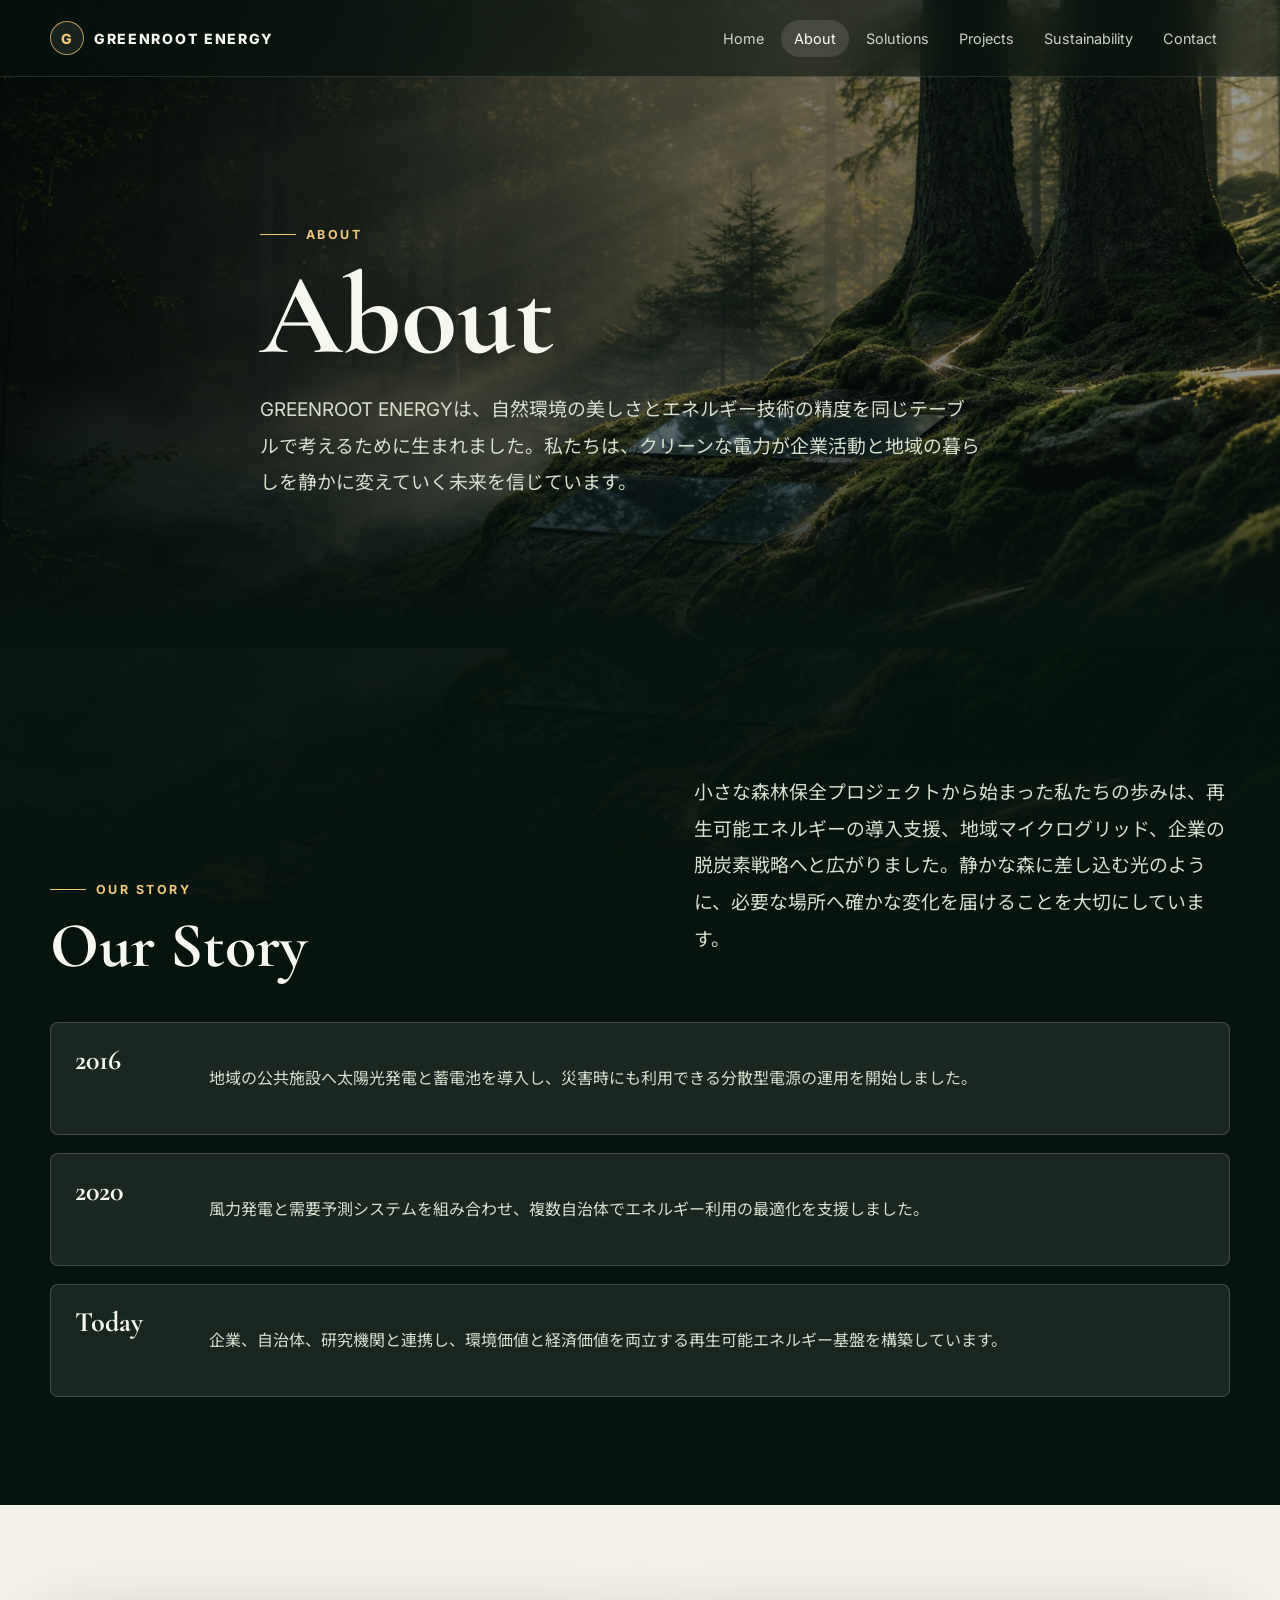
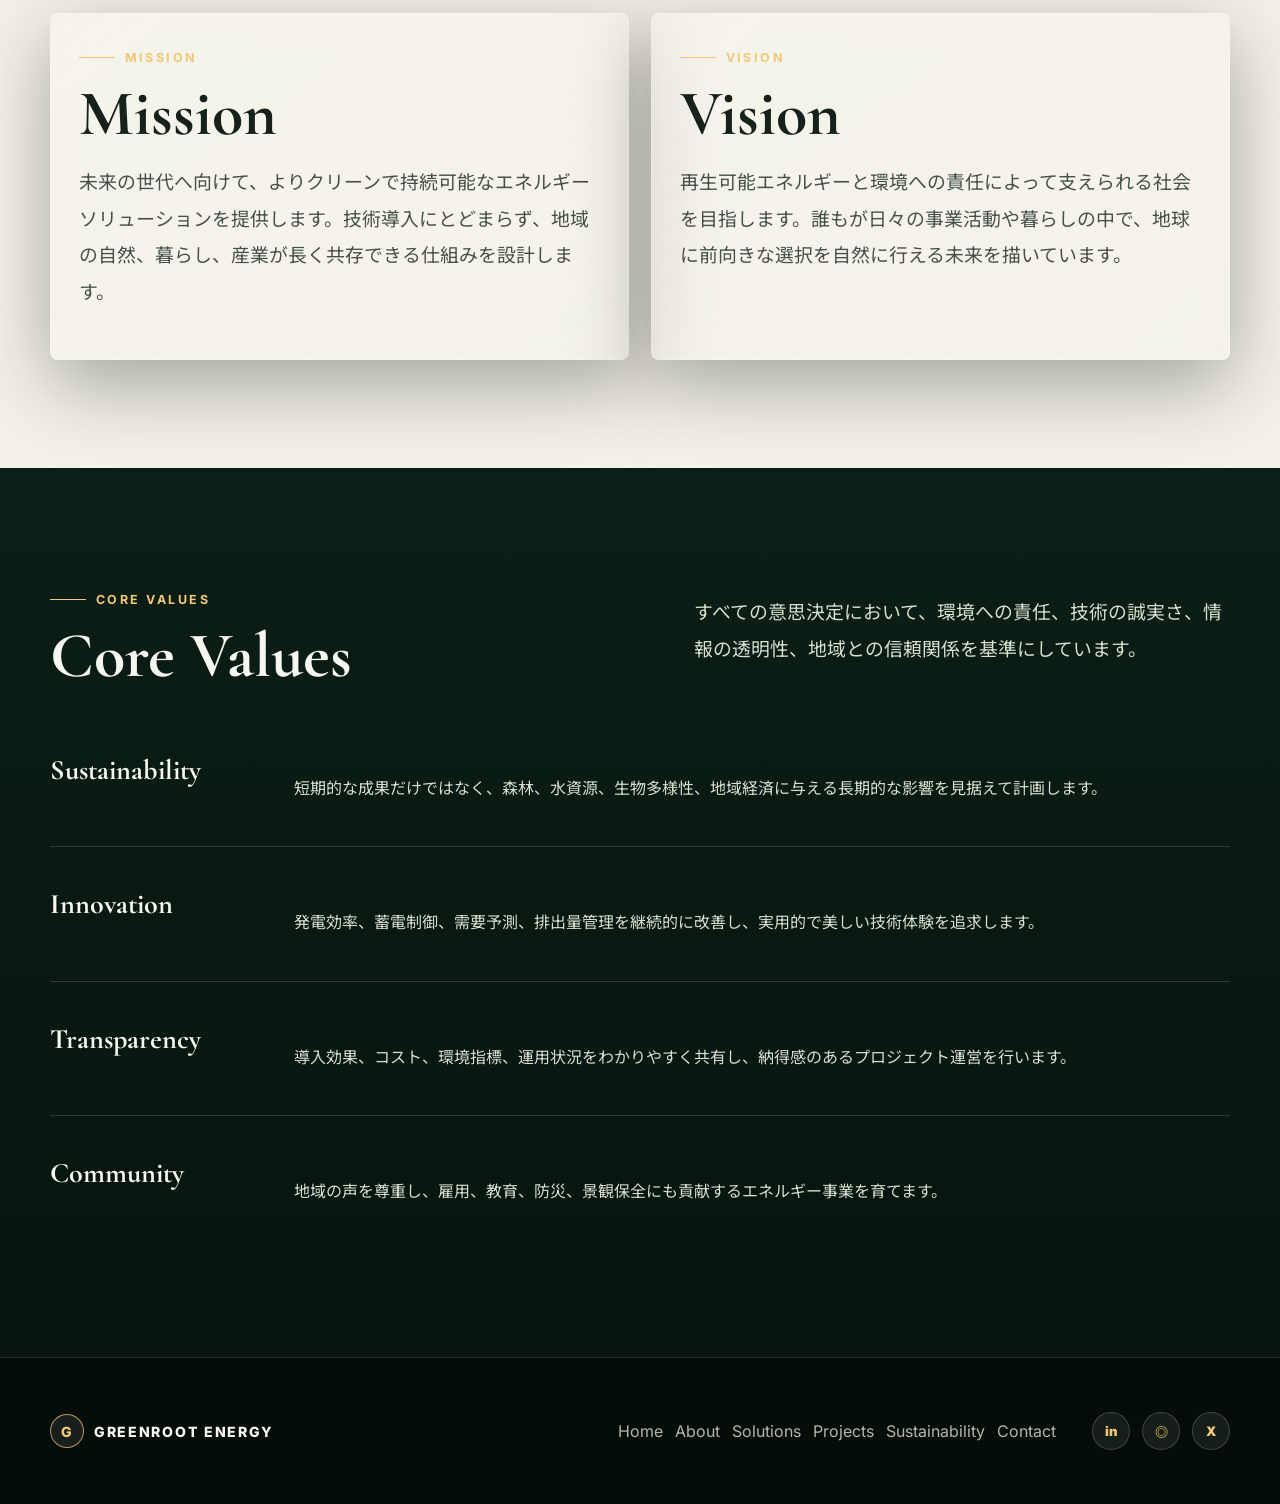
==== about.html @ c4461c01 "Initial GREENROOT ENERGY website" ====
<!DOCTYPE html>
<html lang="en">
<head>
  <meta charset="UTF-8">
  <meta name="viewport" content="width=device-width, initial-scale=1.0">
  <title>About | GREENROOT ENERGY</title>
  <link rel="preconnect" href="https://fonts.googleapis.com">
  <link rel="preconnect" href="https://fonts.gstatic.com" crossorigin>
  <link href="https://fonts.googleapis.com/css2?family=Cormorant+Garamond:wght@600;700&family=Inter:wght@400;600;700;800&family=Noto+Sans+JP:wght@400;500;700&display=swap" rel="stylesheet">
  <link rel="stylesheet" href="assets/css/styles.css">
</head>
<body>
  <header class="site-header">
    <div class="nav-wrap">
      <a class="brand" href="index.html"><span class="brand-mark">G</span><span>GREENROOT ENERGY</span></a>
      <button class="menu-toggle" aria-label="Open navigation" aria-expanded="false"><span></span></button>
      <nav class="nav-links" aria-label="Primary navigation">
        <a href="index.html">Home</a><a class="active" href="about.html">About</a><a href="solutions.html">Solutions</a><a href="projects.html">Projects</a><a href="sustainability.html">Sustainability</a><a href="contact.html">Contact</a>
      </nav>
    </div>
  </header>

  <main>
    <section class="page-hero">
      <div class="container page-hero-content reveal">
        <span class="eyebrow">About</span>
        <h1>About</h1>
        <p class="lead">GREENROOT ENERGYは、自然環境の美しさとエネルギー技術の精度を同じテーブルで考えるために生まれました。私たちは、クリーンな電力が企業活動と地域の暮らしを静かに変えていく未来を信じています。</p>
      </div>
    </section>

    <section class="section">
      <div class="container">
        <div class="section-head reveal">
          <div>
            <span class="eyebrow">Our Story</span>
            <h2>Our Story</h2>
          </div>
          <p class="lead">小さな森林保全プロジェクトから始まった私たちの歩みは、再生可能エネルギーの導入支援、地域マイクログリッド、企業の脱炭素戦略へと広がりました。静かな森に差し込む光のように、必要な場所へ確かな変化を届けることを大切にしています。</p>
        </div>
        <div class="timeline">
          <div class="timeline-item reveal">
            <h3>2016</h3>
            <p>地域の公共施設へ太陽光発電と蓄電池を導入し、災害時にも利用できる分散型電源の運用を開始しました。</p>
          </div>
          <div class="timeline-item reveal">
            <h3>2020</h3>
            <p>風力発電と需要予測システムを組み合わせ、複数自治体でエネルギー利用の最適化を支援しました。</p>
          </div>
          <div class="timeline-item reveal">
            <h3>Today</h3>
            <p>企業、自治体、研究機関と連携し、環境価値と経済価値を両立する再生可能エネルギー基盤を構築しています。</p>
          </div>
        </div>
      </div>
    </section>

    <section class="section light">
      <div class="container">
        <div class="grid grid-2">
          <article class="glass-card reveal">
            <span class="eyebrow">Mission</span>
            <h2>Mission</h2>
            <p class="lead">未来の世代へ向けて、よりクリーンで持続可能なエネルギーソリューションを提供します。技術導入にとどまらず、地域の自然、暮らし、産業が長く共存できる仕組みを設計します。</p>
          </article>
          <article class="glass-card reveal">
            <span class="eyebrow">Vision</span>
            <h2>Vision</h2>
            <p class="lead">再生可能エネルギーと環境への責任によって支えられる社会を目指します。誰もが日々の事業活動や暮らしの中で、地球に前向きな選択を自然に行える未来を描いています。</p>
          </article>
        </div>
      </div>
    </section>

    <section class="section alt">
      <div class="container">
        <div class="section-head reveal">
          <div>
            <span class="eyebrow">Core Values</span>
            <h2>Core Values</h2>
          </div>
          <p class="lead">すべての意思決定において、環境への責任、技術の誠実さ、情報の透明性、地域との信頼関係を基準にしています。</p>
        </div>
        <div class="values-list">
          <div class="value-row reveal">
            <h3>Sustainability</h3>
            <p>短期的な成果だけではなく、森林、水資源、生物多様性、地域経済に与える長期的な影響を見据えて計画します。</p>
          </div>
          <div class="value-row reveal">
            <h3>Innovation</h3>
            <p>発電効率、蓄電制御、需要予測、排出量管理を継続的に改善し、実用的で美しい技術体験を追求します。</p>
          </div>
          <div class="value-row reveal">
            <h3>Transparency</h3>
            <p>導入効果、コスト、環境指標、運用状況をわかりやすく共有し、納得感のあるプロジェクト運営を行います。</p>
          </div>
          <div class="value-row reveal">
            <h3>Community</h3>
            <p>地域の声を尊重し、雇用、教育、防災、景観保全にも貢献するエネルギー事業を育てます。</p>
          </div>
        </div>
      </div>
    </section>
  </main>

  <footer class="site-footer">
    <div class="container footer-grid">
      <a class="brand" href="index.html"><span class="brand-mark">G</span><span>GREENROOT ENERGY</span></a>
      <nav class="footer-links" aria-label="Footer navigation"><a href="index.html">Home</a><a href="about.html">About</a><a href="solutions.html">Solutions</a><a href="projects.html">Projects</a><a href="sustainability.html">Sustainability</a><a href="contact.html">Contact</a></nav>
      <div class="social-links" aria-label="Social links"><a href="#" aria-label="LinkedIn">in</a><a href="#" aria-label="Instagram">◎</a><a href="#" aria-label="X">X</a></div>
    </div>
  </footer>
  <script src="assets/js/main.js"></script>
</body>
</html>
---- assets/css/styles.css ----
:root {
  --forest-950: #07140f;
  --forest-900: #0b1f17;
  --forest-800: #123425;
  --forest-700: #1d4d36;
  --forest-500: #3f7d55;
  --moss: #9aad6f;
  --sage: #c6d6b0;
  --sun: #f0c878;
  --clay: #b98257;
  --fog: rgba(236, 242, 225, 0.74);
  --glass: rgba(255, 255, 255, 0.12);
  --glass-strong: rgba(255, 255, 255, 0.18);
  --line: rgba(255, 255, 255, 0.18);
  --text: #f6f8ef;
  --muted: #d7dfce;
  --ink: #17211b;
  --paper: #f4f2e8;
  --shadow: 0 24px 80px rgba(2, 8, 5, 0.34);
  --radius: 8px;
  --font-display: "Cormorant Garamond", Georgia, serif;
  --font-body: "Inter", "Noto Sans JP", system-ui, sans-serif;
}

* {
  box-sizing: border-box;
}

html {
  scroll-behavior: smooth;
}

body {
  margin: 0;
  font-family: var(--font-body);
  color: var(--text);
  background:
    linear-gradient(180deg, rgba(7, 20, 15, 0.18), rgba(7, 20, 15, 0.9)),
    url("../images/enchanted-forest-energy.jpg") center top / cover fixed,
    var(--forest-950);
  letter-spacing: 0;
}

body::before {
  content: "";
  position: fixed;
  inset: 0;
  pointer-events: none;
  z-index: -1;
  background:
    radial-gradient(ellipse at 35% 8%, rgba(240, 200, 120, 0.16), transparent 38%),
    linear-gradient(105deg, rgba(255, 255, 255, 0.05), transparent 35%),
    rgba(4, 12, 8, 0.32);
}

a {
  color: inherit;
  text-decoration: none;
}

img {
  display: block;
  width: 100%;
}

.site-header {
  position: fixed;
  top: 0;
  left: 0;
  right: 0;
  z-index: 50;
  border-bottom: 1px solid rgba(255, 255, 255, 0.12);
  background: rgba(7, 20, 15, 0.58);
  backdrop-filter: blur(20px);
}

.nav-wrap {
  width: min(1180px, calc(100% - 32px));
  min-height: 76px;
  margin: 0 auto;
  display: flex;
  align-items: center;
  justify-content: space-between;
  gap: 24px;
}

.brand {
  display: flex;
  align-items: center;
  gap: 10px;
  font-weight: 800;
  letter-spacing: 0.12em;
  font-size: 0.88rem;
}

.brand-mark {
  width: 34px;
  height: 34px;
  border: 1px solid rgba(240, 200, 120, 0.72);
  border-radius: 50%;
  display: grid;
  place-items: center;
  color: var(--sun);
  background: rgba(255, 255, 255, 0.08);
}

.nav-links {
  display: flex;
  align-items: center;
  gap: 4px;
}

.nav-links a {
  padding: 10px 13px;
  border-radius: 999px;
  color: rgba(246, 248, 239, 0.82);
  font-size: 0.9rem;
  transition: background 180ms ease, color 180ms ease;
}

.nav-links a:hover,
.nav-links a.active {
  color: #fff;
  background: rgba(255, 255, 255, 0.11);
}

.menu-toggle {
  display: none;
  width: 42px;
  height: 42px;
  border: 1px solid var(--line);
  border-radius: 50%;
  background: rgba(255, 255, 255, 0.1);
  color: var(--text);
}

.menu-toggle span,
.menu-toggle::before,
.menu-toggle::after {
  content: "";
  display: block;
  width: 18px;
  height: 2px;
  margin: 4px auto;
  background: currentColor;
  border-radius: 99px;
}

.hero,
.page-hero {
  min-height: 100svh;
  position: relative;
  display: grid;
  align-items: center;
  overflow: hidden;
}

.hero {
  background:
    linear-gradient(90deg, rgba(3, 9, 6, 0.74), rgba(7, 20, 15, 0.34) 52%, rgba(7, 20, 15, 0.74)),
    url("../images/enchanted-forest-energy.jpg") center / cover no-repeat;
}

.page-hero {
  min-height: 72svh;
  background:
    linear-gradient(90deg, rgba(3, 9, 6, 0.78), rgba(7, 20, 15, 0.42)),
    url("../images/enchanted-forest-energy.jpg") center / cover no-repeat;
}

.hero::after,
.page-hero::after {
  content: "";
  position: absolute;
  inset: auto 0 0;
  height: 34%;
  background: linear-gradient(180deg, transparent, var(--forest-950));
}

.container {
  width: min(1180px, calc(100% - 32px));
  margin: 0 auto;
  position: relative;
  z-index: 1;
}

.hero-content,
.page-hero-content {
  max-width: 760px;
  padding-top: 92px;
}

.eyebrow {
  display: inline-flex;
  align-items: center;
  gap: 10px;
  margin-bottom: 18px;
  color: var(--sun);
  font-size: 0.78rem;
  font-weight: 700;
  letter-spacing: 0.2em;
  text-transform: uppercase;
}

.eyebrow::before {
  content: "";
  width: 36px;
  height: 1px;
  background: currentColor;
}

h1,
h2,
h3 {
  margin: 0;
  font-family: var(--font-display);
  font-weight: 700;
  line-height: 0.98;
  letter-spacing: 0;
}

h1 {
  font-size: clamp(4rem, 12vw, 9.6rem);
}

.page-hero h1 {
  font-size: clamp(3.4rem, 9vw, 7.4rem);
}

h2 {
  font-size: clamp(2.4rem, 5vw, 5rem);
}

h3 {
  font-size: clamp(1.35rem, 2.2vw, 2rem);
}

.subtitle {
  margin: 18px 0 0;
  color: rgba(246, 248, 239, 0.92);
  font-size: clamp(1.08rem, 2.2vw, 1.55rem);
  font-weight: 500;
}

.lead,
p {
  color: var(--muted);
  line-height: 1.95;
  font-size: 1rem;
}

.lead {
  max-width: 720px;
  font-size: clamp(1.02rem, 1.6vw, 1.18rem);
}

.actions {
  display: flex;
  flex-wrap: wrap;
  gap: 14px;
  margin-top: 34px;
}

.btn {
  display: inline-flex;
  align-items: center;
  justify-content: center;
  min-height: 48px;
  padding: 0 22px;
  border: 1px solid transparent;
  border-radius: 999px;
  font-weight: 800;
  transition: transform 180ms ease, background 180ms ease, border 180ms ease;
}

.btn:hover {
  transform: translateY(-2px);
}

.btn-primary {
  background: var(--text);
  color: var(--forest-950);
}

.btn-secondary {
  border-color: rgba(255, 255, 255, 0.42);
  background: rgba(255, 255, 255, 0.09);
  backdrop-filter: blur(14px);
}

.section {
  padding: 108px 0;
  background: rgba(7, 20, 15, 0.9);
}

.section.alt {
  background: linear-gradient(180deg, rgba(12, 31, 23, 0.94), rgba(7, 20, 15, 0.94));
}

.section.light {
  background: var(--paper);
  color: var(--ink);
}

.section.light p,
.section.light .lead {
  color: #465149;
}

.section-head {
  display: grid;
  grid-template-columns: minmax(0, 0.95fr) minmax(280px, 0.85fr);
  gap: 44px;
  align-items: end;
  margin-bottom: 44px;
}

.grid {
  display: grid;
  gap: 22px;
}

.grid-2 {
  grid-template-columns: repeat(2, minmax(0, 1fr));
}

.grid-3 {
  grid-template-columns: repeat(3, minmax(0, 1fr));
}

.grid-4 {
  grid-template-columns: repeat(4, minmax(0, 1fr));
}

.glass-card,
.metric-card,
.project-card,
.contact-card {
  border: 1px solid var(--line);
  border-radius: var(--radius);
  background: linear-gradient(145deg, var(--glass-strong), rgba(255, 255, 255, 0.07));
  box-shadow: var(--shadow);
  backdrop-filter: blur(20px);
}

.glass-card {
  padding: 28px;
}

.glass-card h3,
.metric-card h3,
.project-card h3 {
  margin-bottom: 14px;
}

.icon {
  width: 46px;
  height: 46px;
  display: grid;
  place-items: center;
  margin-bottom: 24px;
  border-radius: 50%;
  border: 1px solid rgba(240, 200, 120, 0.42);
  color: var(--sun);
  background: rgba(240, 200, 120, 0.09);
}

.stats-strip {
  display: grid;
  grid-template-columns: repeat(4, minmax(0, 1fr));
  border: 1px solid var(--line);
  border-radius: var(--radius);
  overflow: hidden;
  background: rgba(255, 255, 255, 0.08);
  backdrop-filter: blur(18px);
}

.stat {
  padding: 30px;
  border-right: 1px solid var(--line);
}

.stat:last-child {
  border-right: 0;
}

.stat strong,
.animated-number {
  display: block;
  color: var(--sun);
  font-family: var(--font-display);
  font-size: clamp(2.2rem, 4vw, 4rem);
  line-height: 1;
}

.stat span {
  display: block;
  margin-top: 10px;
  color: rgba(246, 248, 239, 0.78);
  font-size: 0.88rem;
}

.feature-media {
  min-height: 440px;
  border-radius: var(--radius);
  overflow: hidden;
  border: 1px solid var(--line);
  background:
    linear-gradient(180deg, transparent, rgba(7, 20, 15, 0.72)),
    url("../images/enchanted-forest-energy.jpg") center / cover no-repeat;
  box-shadow: var(--shadow);
}

.project-card {
  overflow: hidden;
}

.project-image {
  aspect-ratio: 16 / 10;
  background:
    linear-gradient(180deg, rgba(7, 20, 15, 0.05), rgba(7, 20, 15, 0.72)),
    url("../images/enchanted-forest-energy.jpg") center / cover no-repeat;
  filter: saturate(1.02);
}

.project-card:nth-child(2) .project-image {
  background-position: 70% 40%;
}

.project-card:nth-child(3) .project-image {
  background-position: 30% 64%;
}

.project-card:nth-child(4) .project-image {
  background-position: 80% 62%;
}

.project-card:nth-child(5) .project-image {
  background-position: 45% 20%;
}

.project-card:nth-child(6) .project-image {
  background-position: 58% 48%;
}

.project-body {
  padding: 24px;
}

.impact-list {
  display: grid;
  grid-template-columns: repeat(3, 1fr);
  gap: 10px;
  margin-top: 20px;
}

.impact-list span {
  min-height: 64px;
  padding: 12px;
  border: 1px solid rgba(255, 255, 255, 0.15);
  border-radius: var(--radius);
  color: var(--sun);
  background: rgba(255, 255, 255, 0.07);
  font-weight: 800;
  font-size: 0.82rem;
}

.values-list {
  display: grid;
  gap: 18px;
}

.value-row {
  display: grid;
  grid-template-columns: 220px 1fr;
  gap: 24px;
  padding: 26px 0;
  border-bottom: 1px solid rgba(255, 255, 255, 0.15);
}

.value-row:last-child {
  border-bottom: 0;
}

.timeline {
  display: grid;
  gap: 18px;
}

.timeline-item {
  display: grid;
  grid-template-columns: 110px 1fr;
  gap: 24px;
  padding: 24px;
  border: 1px solid var(--line);
  border-radius: var(--radius);
  background: rgba(255, 255, 255, 0.08);
}

.contact-layout {
  display: grid;
  grid-template-columns: 1.1fr 0.8fr;
  gap: 26px;
  align-items: start;
}

.contact-card {
  padding: 28px;
}

.form-grid {
  display: grid;
  grid-template-columns: repeat(2, 1fr);
  gap: 16px;
}

.field.full {
  grid-column: 1 / -1;
}

label {
  display: block;
  margin-bottom: 8px;
  color: rgba(246, 248, 239, 0.82);
  font-size: 0.86rem;
  font-weight: 700;
}

input,
textarea {
  width: 100%;
  border: 1px solid rgba(255, 255, 255, 0.18);
  border-radius: var(--radius);
  padding: 14px 15px;
  color: var(--text);
  background: rgba(255, 255, 255, 0.09);
  font: inherit;
  outline: 0;
}

textarea {
  min-height: 160px;
  resize: vertical;
}

input:focus,
textarea:focus {
  border-color: rgba(240, 200, 120, 0.76);
}

.info-list {
  display: grid;
  gap: 18px;
}

.info-list div {
  padding-bottom: 18px;
  border-bottom: 1px solid rgba(255, 255, 255, 0.14);
}

.info-list div:last-child {
  border-bottom: 0;
}

.info-list strong {
  display: block;
  margin-bottom: 6px;
  color: var(--sun);
}

.site-footer {
  padding: 54px 0;
  border-top: 1px solid rgba(255, 255, 255, 0.12);
  background: #050d09;
}

.footer-grid {
  display: grid;
  grid-template-columns: 1fr auto auto;
  gap: 36px;
  align-items: center;
}

.footer-links,
.social-links {
  display: flex;
  flex-wrap: wrap;
  gap: 12px;
}

.footer-links a {
  color: rgba(246, 248, 239, 0.72);
}

.social-links a {
  width: 38px;
  height: 38px;
  display: grid;
  place-items: center;
  border: 1px solid var(--line);
  border-radius: 50%;
  color: var(--sun);
  background: rgba(255, 255, 255, 0.07);
  font-size: 0.82rem;
  font-weight: 900;
}

.reveal {
  opacity: 0;
  transform: translateY(24px);
  transition: opacity 700ms ease, transform 700ms ease;
}

.reveal.visible {
  opacity: 1;
  transform: translateY(0);
}

@media (max-width: 920px) {
  .menu-toggle {
    display: block;
  }

  .nav-links {
    position: absolute;
    top: 76px;
    left: 16px;
    right: 16px;
    display: none;
    flex-direction: column;
    align-items: stretch;
    padding: 14px;
    border: 1px solid var(--line);
    border-radius: var(--radius);
    background: rgba(7, 20, 15, 0.94);
    backdrop-filter: blur(20px);
  }

  .nav-links.open {
    display: flex;
  }

  .nav-links a {
    border-radius: var(--radius);
  }

  .section-head,
  .contact-layout,
  .footer-grid {
    grid-template-columns: 1fr;
  }

  .grid-4,
  .grid-3,
  .grid-2,
  .stats-strip {
    grid-template-columns: 1fr 1fr;
  }

  .stat:nth-child(2) {
    border-right: 0;
  }

  .stat:nth-child(1),
  .stat:nth-child(2) {
    border-bottom: 1px solid var(--line);
  }
}

@media (max-width: 640px) {
  .nav-wrap,
  .container {
    width: min(100% - 24px, 1180px);
  }

  .brand span:last-child {
    max-width: 140px;
    line-height: 1.2;
  }

  h1 {
    font-size: clamp(3.4rem, 18vw, 5rem);
  }

  .page-hero h1 {
    font-size: clamp(3rem, 16vw, 4.6rem);
  }

  .section {
    padding: 78px 0;
  }

  .grid-4,
  .grid-3,
  .grid-2,
  .stats-strip,
  .form-grid,
  .impact-list,
  .value-row,
  .timeline-item {
    grid-template-columns: 1fr;
  }

  .stat {
    border-right: 0;
    border-bottom: 1px solid var(--line);
  }

  .stat:last-child {
    border-bottom: 0;
  }

  .actions {
    flex-direction: column;
    align-items: stretch;
  }

  .btn {
    width: 100%;
  }
}
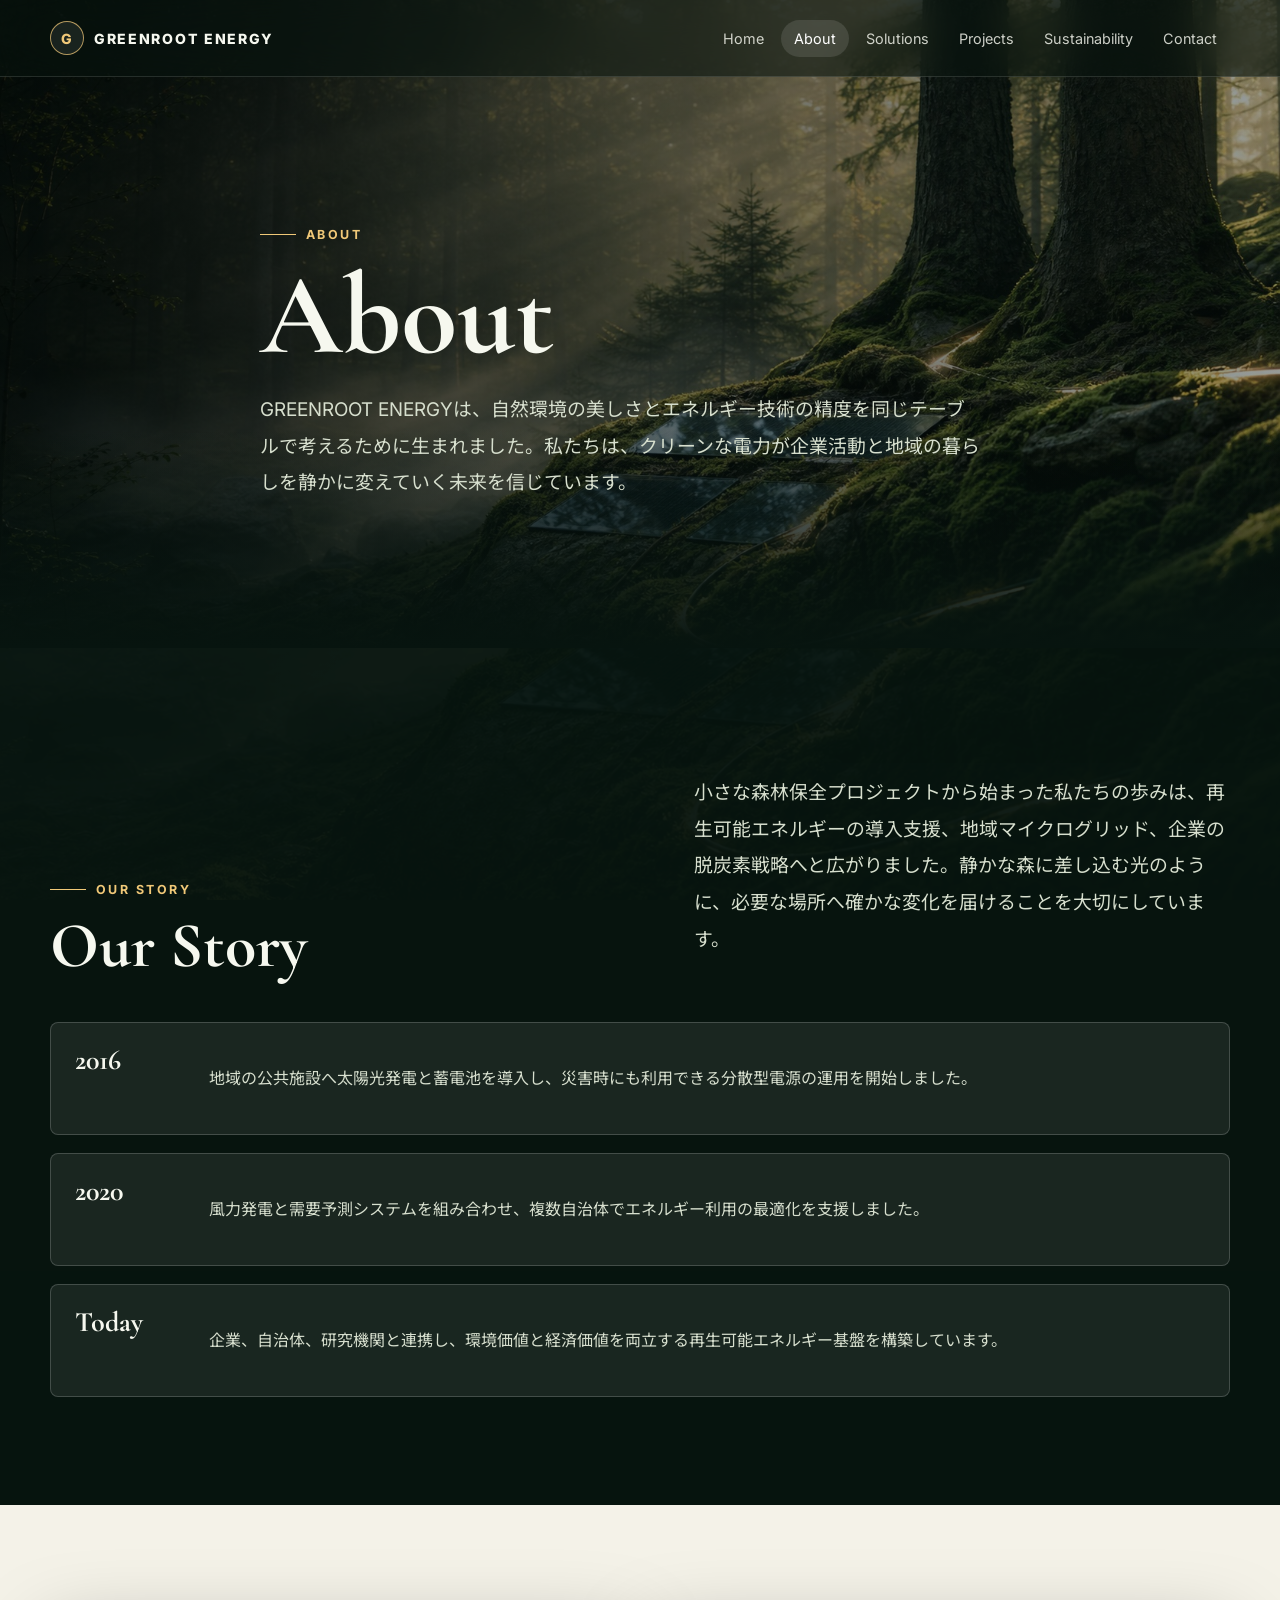
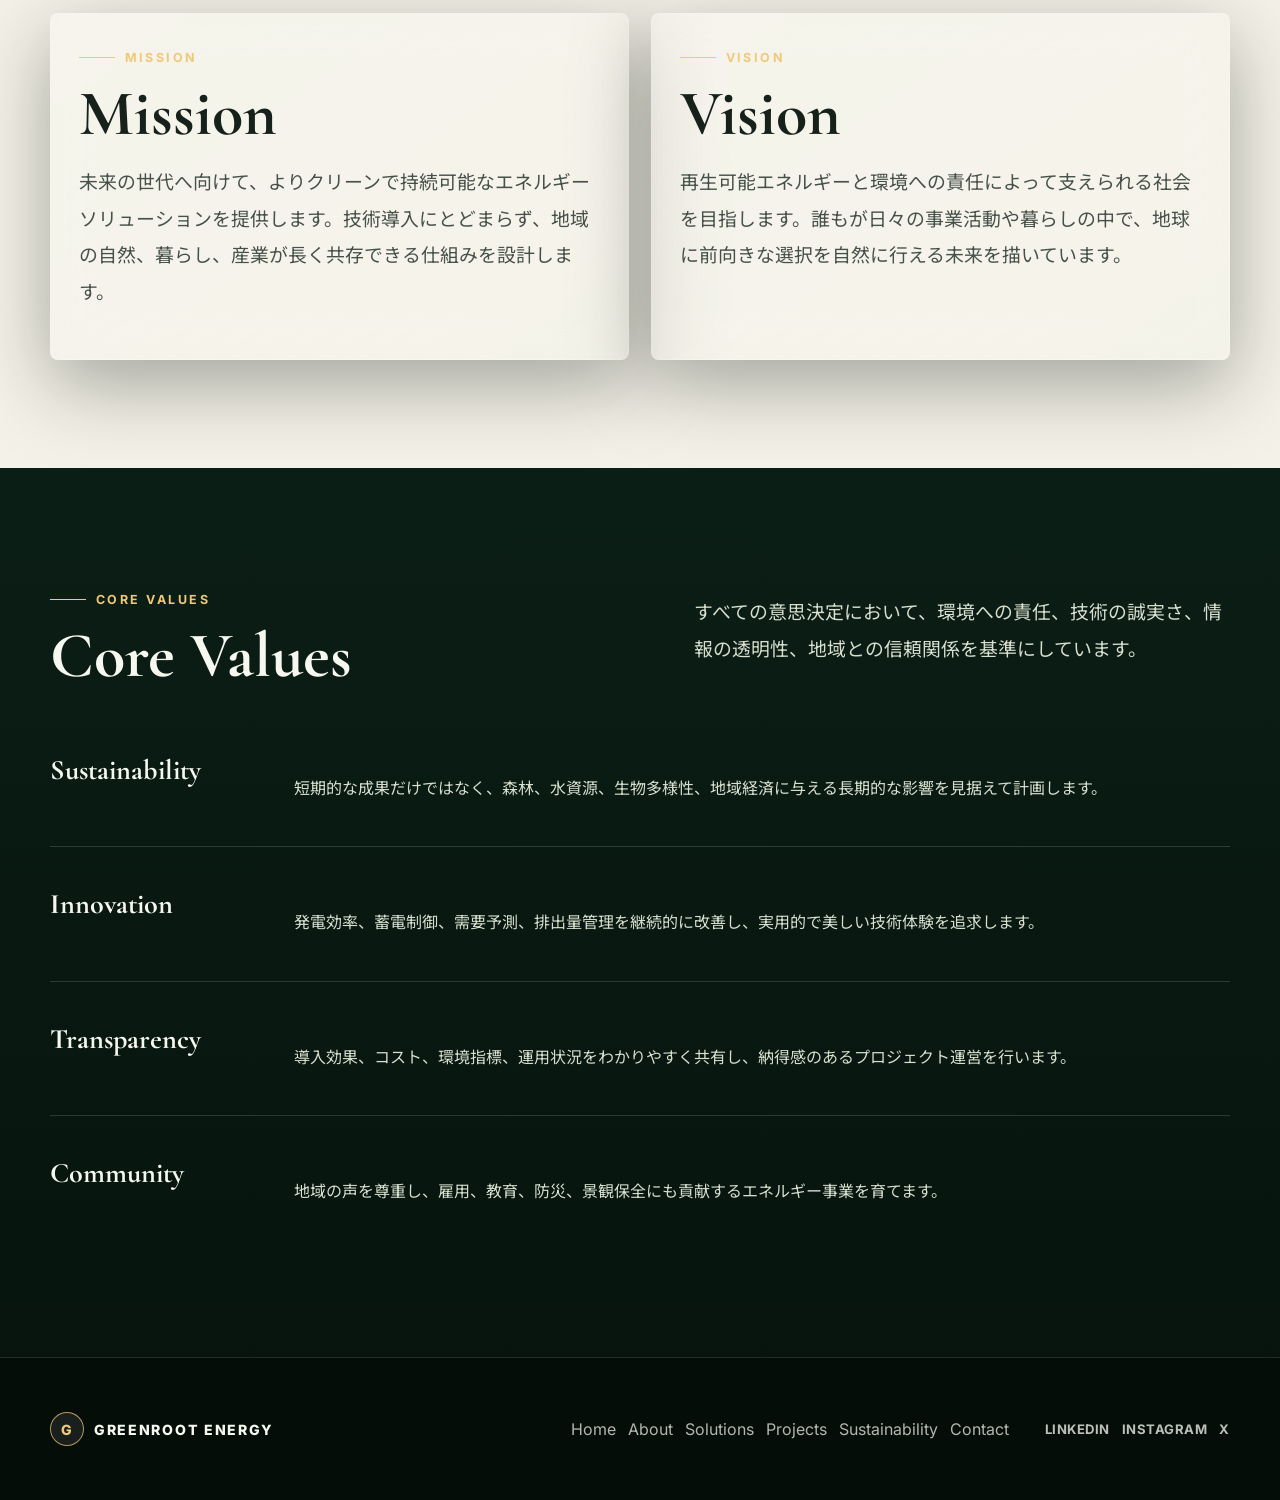
==== commit 9adec489: "Improve sustainability section and contact information" ====
--- a/about.html
+++ b/about.html
@@ -107,7 +107,7 @@
     <div class="container footer-grid">
       <a class="brand" href="index.html"><span class="brand-mark">G</span><span>GREENROOT ENERGY</span></a>
       <nav class="footer-links" aria-label="Footer navigation"><a href="index.html">Home</a><a href="about.html">About</a><a href="solutions.html">Solutions</a><a href="projects.html">Projects</a><a href="sustainability.html">Sustainability</a><a href="contact.html">Contact</a></nav>
-      <div class="social-links" aria-label="Social links"><a href="#" aria-label="LinkedIn">in</a><a href="#" aria-label="Instagram">◎</a><a href="#" aria-label="X">X</a></div>
+      <div class="social-links" aria-label="Social links"><a href="#" aria-label="LinkedIn">LinkedIn</a><a href="#" aria-label="Instagram">Instagram</a><a href="#" aria-label="X">X</a></div>
     </div>
   </footer>
   <script src="assets/js/main.js"></script>
--- a/assets/css/styles.css
+++ b/assets/css/styles.css
@@ -568,6 +568,16 @@
   color: var(--sun);
 }
 
+.info-list a {
+  color: rgba(246, 248, 239, 0.82);
+  text-decoration: none;
+  transition: color 180ms ease;
+}
+
+.info-list a:hover {
+  color: var(--sun);
+}
+
 .site-footer {
   padding: 54px 0;
   border-top: 1px solid rgba(255, 255, 255, 0.12);
@@ -593,16 +603,37 @@
 }
 
 .social-links a {
-  width: 38px;
-  height: 38px;
-  display: grid;
-  place-items: center;
-  border: 1px solid var(--line);
-  border-radius: 50%;
+  position: relative;
+  color: rgba(246, 248, 239, 0.76);
+  font-size: 0.82rem;
+  font-weight: 700;
+  letter-spacing: 0.04em;
+  text-transform: uppercase;
+  transition: color 180ms ease;
+}
+
+.social-links a::after {
+  position: absolute;
+  right: 0;
+  bottom: -5px;
+  left: 0;
+  height: 1px;
+  background: var(--sun);
+  content: "";
+  opacity: 0;
+  transform: scaleX(0.45);
+  transform-origin: center;
+  transition: opacity 180ms ease, transform 180ms ease;
+}
+
+.footer-links a:hover,
+.social-links a:hover {
   color: var(--sun);
-  background: rgba(255, 255, 255, 0.07);
-  font-size: 0.82rem;
-  font-weight: 900;
+}
+
+.social-links a:hover::after {
+  opacity: 1;
+  transform: scaleX(1);
 }
 
 .reveal {
